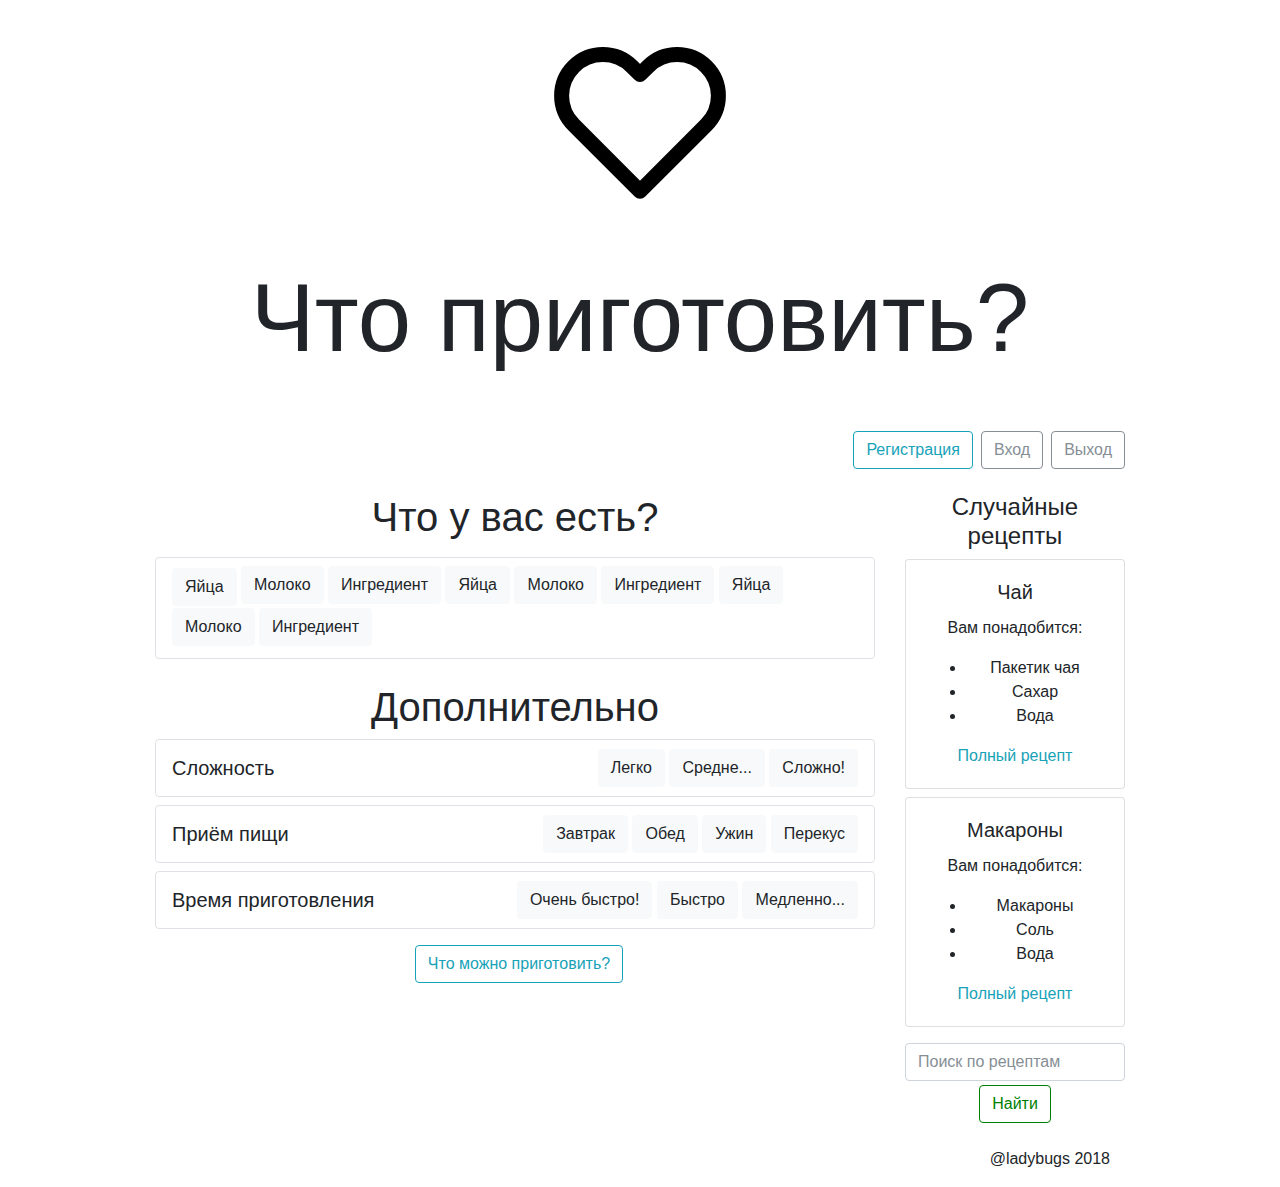
==== index.html @ 715b308e "minor edits to index.html" ====
<!DOCTYPE html>
<html>

<head>
    <meta charset="utf-8">
    <meta http-equiv="x-ua-compatible" content="ie=edge">
    <meta name="viewport" content="width=device-width, initial-scale=1.0" />

    <link rel="stylesheet" href="./css/styles.css">
    <link rel="stylesheet" href="./css/home-styles.css">
    <title>Что приготовить?</title>
</head>


<body>
    <!-- Logo and page header -->
    <header class="text-center">
        <img class="logo-image" src="./assets/heart.svg" alt="sohungry">
        <h1 class="display-1">Что приготовить?</h1>
    </header>

    <div class="container-fluid">
        <nav class="navbar navbar-expand-lg p-0">
            <button class="navbar-toggler" type="button" data-toggle="collapse" data-target="#navbar-content">
                <img src="./assets/menu.svg" alt="Меню">
            </button>
            <div class="collapse navbar-collapse" id="navbar-content">
                <div class="navbar-nav ml-auto">
                    <a class="btn btn-outline-primary ml-0 ml-lg-2 mt-1 mt-lg-0" href="./register.html" role="button">
                        Регистрация
                    </a>
                    <a class="btn btn-outline-secondary ml-0 ml-lg-2 mt-1 mt-lg-0" href="./signin.html" role="button">
                        Вход
                    </a>

                    <!-- Выход - только если пользователь авторизован -->
                    <a class="btn btn-outline-secondary ml-0 ml-lg-2 mt-1 mt-lg-0" href="./signin.html" role="button">
                        Выход
                    </a>
                </div>
                <!-- /navbar -->
            </div>
            <!-- /collapse -->
        </nav>
    </div>
    <!-- /container-fluid -->

    <div class="container-fluid mt-4">
        <div class="row">
            <div class="col-md-9">
                <h2 class="display-4">
                    Что у вас есть?
                </h2>
                <!-- Ингредиенты -->
                <div class="row">
                    <form action="#" method="post">
                        <div class="col d-flex justify-content-center">
                            <div class="border rounded mt-2 mb-4 pt-2 pb-2 pr-3 pl-3">
                                <div class="btn-group-toggle" data-toggle="buttons">
                                    <label for="eggs" class="btn btn-light ">
                                        Яйца
                                        <input type="checkbox" name="eggs">
                                    </label>
                                    <label for="milk" class="btn btn-light btn-ingredient mb-1">
                                        Молоко
                                        <input type="checkbox" name="milk">
                                    </label>
                                    <label for="ingredient" class="btn btn-light btn-ingredient mb-1">
                                        Ингредиент
                                        <input type="checkbox" name="ingredient">
                                    </label>
                                    <label for="eggs" class="btn btn-light btn-ingredient mb-1">
                                            Яйца
                                            <input type="checkbox" name="eggs">
                                        </label>
                                    <label for="milk" class="btn btn-light btn-ingredient mb-1">
                                            Молоко
                                            <input type="checkbox" name="milk">
                                        </label>
                                    <label for="ingredient" class="btn btn-light btn-ingredient mb-1">
                                            Ингредиент
                                            <input type="checkbox" name="ingredient">
                                        </label>
                                    <label for="eggs" class="btn btn-light btn-ingredient mb-1">
                                                Яйца
                                                <input type="checkbox" name="eggs">
                                            </label>
                                    <label for="milk" class="btn btn-light btn-ingredient mb-1">
                                                Молоко
                                                <input type="checkbox" name="milk">
                                            </label>
                                    <label for="ingredient" class="btn btn-light btn-ingredient mb-1">
                                                Ингредиент
                                                <input type="checkbox" name="ingredient">
                                            </label>
                                </div>
                                <!-- /btn-group -->
                            </div>
                            <!-- /border -->
                        </div>
                        <!-- /col -->
                </div>
                <!-- дополнительные фильтры -->
                <h2 class="display-4 mb-2">Дополнительно</h2>
                <div class="border rounded">
                    <div class="navbar justify-content-between">
                        <a class="navbar-brand">Сложность</a>
                        <div class="btn-group-toggle" data-toggle="buttons">
                            <label for="easy" class="btn btn-light btn-ingredient mt-0">
                                    Легко <input type="checkbox" name="easy">
                                </label>
                            <label for="meddif" class="btn btn-light btn-ingredient mt-0">
                                    Средне... <input type="checkbox" name="meddif">
                                </label>
                            <label for="difficult" class="btn btn-light btn-ingredient mt-0">
                                    Сложно! <input type="checkbox" name="difficult">
                                </label>
                        </div>
                        <!-- /btn-group -->
                    </div>
                    <!-- /navbar -->
                </div>
                <!-- /border -->
                <div class="border rounded mt-2">
                    <div class="navbar justify-content-between">
                        <a class="navbar-brand">Приём пищи</a>
                        <div class="btn-group-toggle" data-toggle="buttons">
                            <label for="breakfast" class="btn btn-light btn-ingredient mt-0">
                                        Завтрак <input type="checkbox" name="breakfast">
                                    </label>
                            <label for="dinner" class="btn btn-light btn-ingredient mt-0">
                                        Обед <input type="checkbox" name="dinner">
                                    </label>
                            <label for="supper" class="btn btn-light btn-ingredient mt-0">
                                        Ужин <input type="checkbox" name="supper">
                                    </label>
                            <label for="snack" class="btn btn-light btn-ingredient mt-0">
                                        Перекус <input type="checkbox" name="snack">
                                    </label>
                        </div>
                        <!-- /btn-group -->
                    </div>
                    <!-- /navbar -->
                </div>
                <!-- /border -->
                <div class="border rounded mt-2">
                    <div class="navbar justify-content-between">
                        <a class="navbar-brand">Время приготовления</a>
                        <div class="btn-group-toggle" data-toggle="buttons">
                            <label for="vvfast" class="btn btn-light btn-ingredient mt-0">
                                    Очень быстро! <input type="checkbox" name="vvfast">
                                </label>
                            <label for="fast" class="btn btn-light btn-ingredient mt-0">
                                    Быстро <input type="checkbox" name="fast">
                                </label>
                            <label for="slow" class="btn btn-light btn-ingredient mt-0">
                                    Медленно... <input type="checkbox" name="slow">
                                </label>
                        </div>
                        <!-- /btn-group -->
                    </div>
                    <!-- /navbar -->
                </div>
                <!-- /border -->
                <div class="d-flex justify-content-center mt-2">
                    <input class="button btn btn-outline-primary ml-0 ml-lg-2 mt-1 mt-lg-2" type="submit" value="Что можно приготовить?">
                </div>
            </div>
            <!-- /col -->
            <!-- Навигация и доп. ссылки -->
            <div class="col-12 col-md-3 mt-4 mt-md-0">
                <h4 class="text-center">Случайные рецепты</h4>
                <div class="row">
                    <div class="col col-md-12">
                        <div class="card mb-2 mb-md-0">
                            <div class="card-body text-center">
                                <h5 class="card-title">Чай</h5>
                                <p>Вам понадобится:</p>
                                <p class="card-text">
                                    <ul>
                                        <li>Пакетик чая</li>
                                        <li>Сахар</li>
                                        <li>Вода</li>
                                    </ul>
                                </p>
                                <a href="#" class="card-link">Полный рецепт</a>
                            </div>
                            <!-- /card-body -->
                        </div>
                        <!-- /card -->
                    </div>
                    <!-- /col -->
                    <div class="col col-md-12">
                        <div class="card mt-md-2 mb-md-3">
                            <div class="card-body text-center">
                                <h5 class="card-title">Макароны</h5>
                                <p>Вам понадобится:</p>
                                <p class="card-text">
                                    <ul>
                                        <li>Макароны</li>
                                        <li>Соль</li>
                                        <li>Вода</li>
                                    </ul>
                                </p>
                                <a href="#" class="card-link">Полный рецепт</a>
                            </div>
                            <!-- /card-body -->
                        </div>
                        <!-- /card -->
                    </div>
                    <!-- /col -->
                    <div class="col-12 col-md">
                        <form class="form mt-3 d-flex flex-column align-items-stretch">
                            <input class="form-control mr-2 mr-md-0" type="search" placeholder="Поиск по рецептам">
                            <button class="btn btn-outline-success mt-1 mx-auto d-block" type="submit">Найти</button>
                        </form>
                    </div>
                    <!-- /col -->
                </div>
                <!-- /row -->

            </div>
            <!-- /Навигация и доп. ссылки -->
        </div>
        <!-- /container -->

        <!-- Footer -->
        <footer class="container-fluid mt-4">
            <p class="text-right">@ladybugs 2018</p>
        </footer>

        <!-- Скрипты -->
        <script src="./js/jquery.min.js"></script>
        <script src="./js/popper.min.js"></script>
        <script src="./js/bootstrap.min.js"></script>
</body>

</html>
---- css/home-styles.css ----
.display-1 {
    text-align: center;
    padding: 0.5em;
}

body {
    margin: 0 auto;
    max-width: 1000px;
}

.logo-image {
    height: 20vmin;
    margin: 2em 0 0;
}

.logo-container {
    padding: 2em 0 0;
}

.display-4 {
    font-size: 40px;
    text-align: center;
}
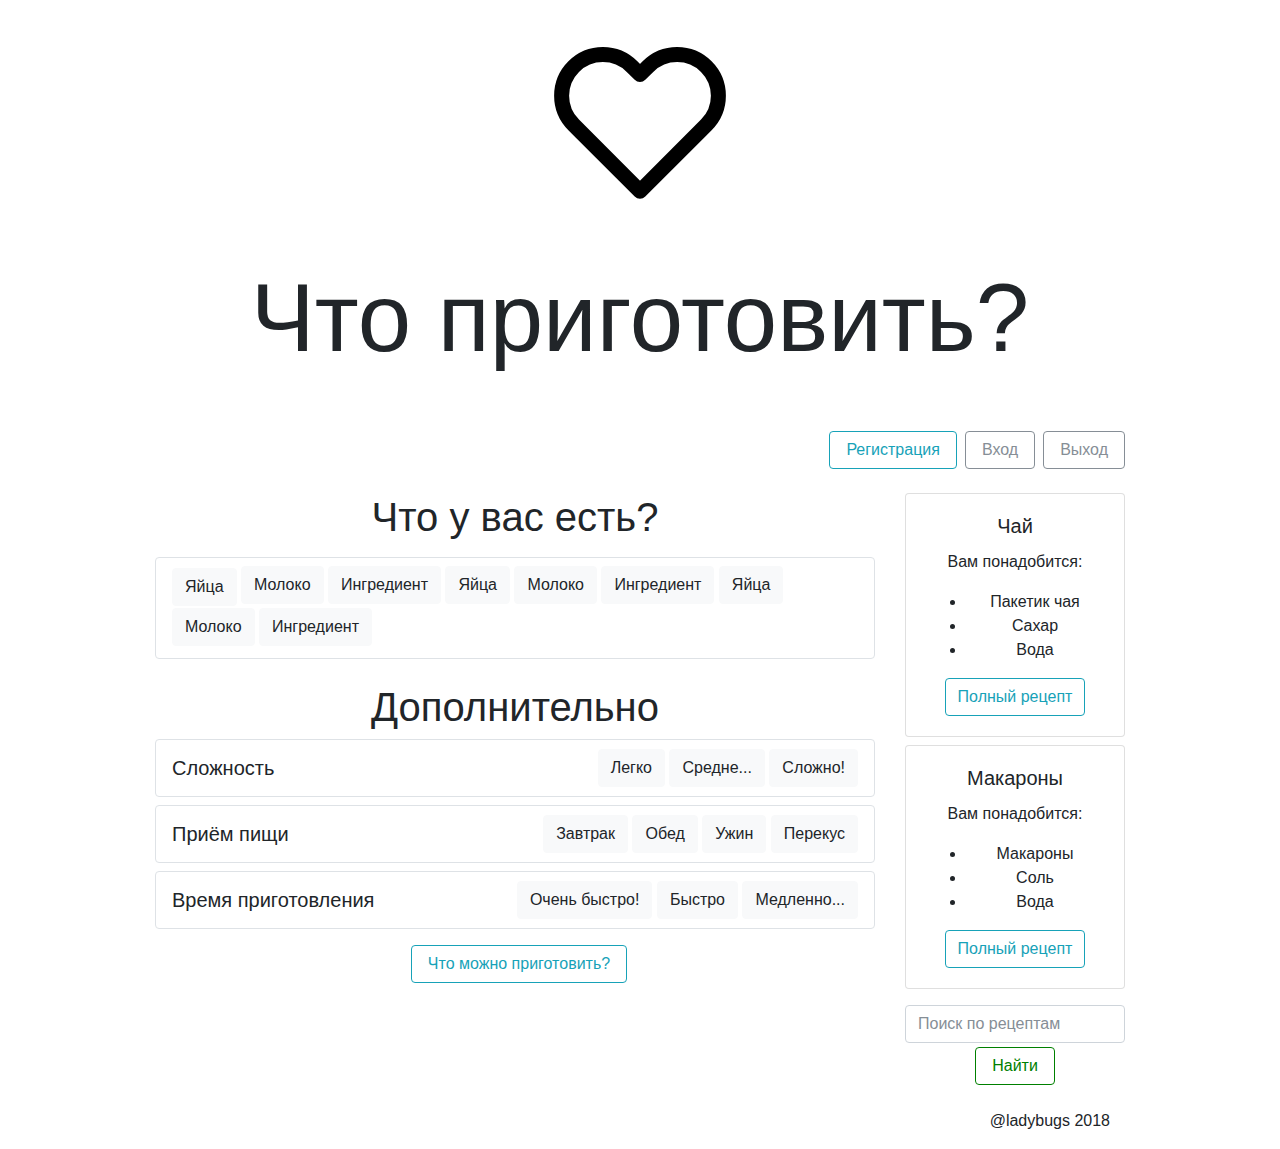
==== commit 1337fc24: "нужно больше кнопок" ====
--- a/index.html
+++ b/index.html
@@ -26,15 +26,15 @@
             </button>
             <div class="collapse navbar-collapse" id="navbar-content">
                 <div class="navbar-nav ml-auto">
-                    <a class="btn btn-outline-primary ml-0 ml-lg-2 mt-1 mt-lg-0" href="./register.html" role="button">
+                    <a class="btn btn-outline-primary ml-0 ml-lg-2 mt-1 mt-lg-0 pl-3 pr-3" href="./register.html" role="button">
                         Регистрация
                     </a>
-                    <a class="btn btn-outline-secondary ml-0 ml-lg-2 mt-1 mt-lg-0" href="./signin.html" role="button">
+                    <a class="btn btn-outline-secondary ml-0 ml-lg-2 mt-1 mt-lg-0 pl-3 pr-3" href="./signin.html" role="button">
                         Вход
                     </a>
 
                     <!-- Выход - только если пользователь авторизован -->
-                    <a class="btn btn-outline-secondary ml-0 ml-lg-2 mt-1 mt-lg-0" href="./signin.html" role="button">
+                    <a class="btn btn-outline-secondary ml-0 ml-lg-2 mt-1 mt-lg-0 pl-3 pr-3" href="./signin.html" role="button">
                         Выход
                     </a>
                 </div>
@@ -163,13 +163,12 @@
                 </div>
                 <!-- /border -->
                 <div class="d-flex justify-content-center mt-2">
-                    <input class="button btn btn-outline-primary ml-0 ml-lg-2 mt-1 mt-lg-2" type="submit" value="Что можно приготовить?">
+                    <input class="button btn btn-outline-primary ml-0 ml-lg-2 mt-1 mt-lg-2 pl-3 pr-3" type="submit" value="Что можно приготовить?">
                 </div>
             </div>
             <!-- /col -->
             <!-- Навигация и доп. ссылки -->
             <div class="col-12 col-md-3 mt-4 mt-md-0">
-                <h4 class="text-center">Случайные рецепты</h4>
                 <div class="row">
                     <div class="col col-md-12">
                         <div class="card mb-2 mb-md-0">
@@ -183,7 +182,9 @@
                                         <li>Вода</li>
                                     </ul>
                                 </p>
-                                <a href="#" class="card-link">Полный рецепт</a>
+                                <a class="btn btn-outline-primary" href="#" role="button">
+                                    Полный рецепт
+                                </a>
                             </div>
                             <!-- /card-body -->
                         </div>
@@ -202,7 +203,9 @@
                                         <li>Вода</li>
                                     </ul>
                                 </p>
-                                <a href="#" class="card-link">Полный рецепт</a>
+                                <a class="btn btn-outline-primary" href="#" role="button">
+                                    Полный рецепт
+                                </a>
                             </div>
                             <!-- /card-body -->
                         </div>
@@ -212,7 +215,7 @@
                     <div class="col-12 col-md">
                         <form class="form mt-3 d-flex flex-column align-items-stretch">
                             <input class="form-control mr-2 mr-md-0" type="search" placeholder="Поиск по рецептам">
-                            <button class="btn btn-outline-success mt-1 mx-auto d-block" type="submit">Найти</button>
+                            <button class="btn btn-outline-success mt-1 pl-3 pr-3 mx-auto d-block" type="submit">Найти</button>
                         </form>
                     </div>
                     <!-- /col -->
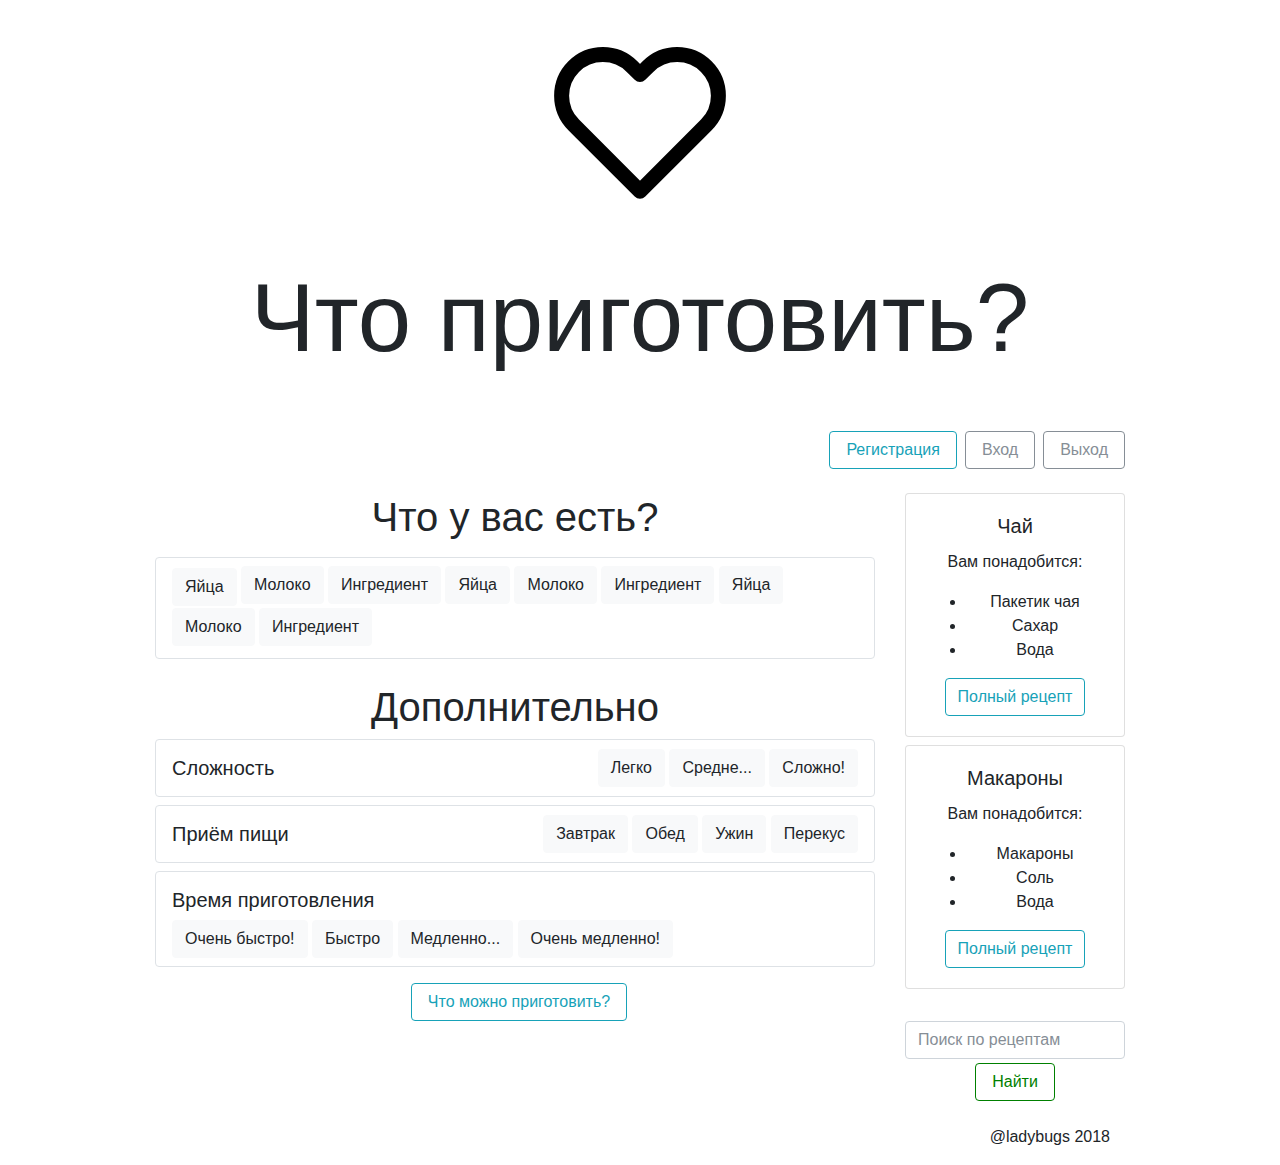
==== commit 8df0e55f: "комментарии" ====
--- a/index.html
+++ b/index.html
@@ -19,6 +19,7 @@
         <h1 class="display-1">Что приготовить?</h1>
     </header>
 
+    <!-- Навигационная панель -->
     <div class="container-fluid">
         <nav class="navbar navbar-expand-lg p-0">
             <button class="navbar-toggler" type="button" data-toggle="collapse" data-target="#navbar-content">
@@ -26,6 +27,8 @@
             </button>
             <div class="collapse navbar-collapse" id="navbar-content">
                 <div class="navbar-nav ml-auto">
+
+                    <!-- Регистрация и вход - пользователь не авторизован -->
                     <a class="btn btn-outline-primary ml-0 ml-lg-2 mt-1 mt-lg-0 pl-3 pr-3" href="./register.html" role="button">
                         Регистрация
                     </a>
@@ -37,70 +40,76 @@
                     <a class="btn btn-outline-secondary ml-0 ml-lg-2 mt-1 mt-lg-0 pl-3 pr-3" href="./signin.html" role="button">
                         Выход
                     </a>
-                </div>
-                <!-- /navbar -->
+
+                </div>
+                <!-- /navbar-nav -->
             </div>
             <!-- /collapse -->
         </nav>
     </div>
     <!-- /container-fluid -->
 
+    <!-- Основной контент страницы -->
     <div class="container-fluid mt-4">
         <div class="row">
+            <!-- Фильтры поиска -->
             <div class="col-md-9">
                 <h2 class="display-4">
                     Что у вас есть?
                 </h2>
-                <!-- Ингредиенты -->
                 <div class="row">
-                    <form action="#" method="post">
-                        <div class="col d-flex justify-content-center">
-                            <div class="border rounded mt-2 mb-4 pt-2 pb-2 pr-3 pl-3">
-                                <div class="btn-group-toggle" data-toggle="buttons">
-                                    <label for="eggs" class="btn btn-light ">
+                    <div class="col d-flex justify-content-center">
+                        <form action="#" method="post">
+                        <!-- Форма поиска по ингредиентам и прочие фильтры -->
+                        
+                        <!-- Ингредиенты -->
+                        <div class="border rounded mt-2 mb-4 pt-2 pb-2 pr-3 pl-3">
+                            <div class="btn-group-toggle" data-toggle="buttons">
+                                <label for="eggs" class="btn btn-light ">
+                                    Яйца
+                                    <input type="checkbox" name="eggs">
+                                </label>
+                                <label for="milk" class="btn btn-light btn-ingredient mb-1">
+                                    Молоко
+                                    <input type="checkbox" name="milk">
+                                </label>
+                                <label for="ingredient" class="btn btn-light btn-ingredient mb-1">
+                                    Ингредиент
+                                    <input type="checkbox" name="ingredient">
+                                </label>
+                                <label for="eggs" class="btn btn-light btn-ingredient mb-1">
                                         Яйца
                                         <input type="checkbox" name="eggs">
                                     </label>
-                                    <label for="milk" class="btn btn-light btn-ingredient mb-1">
+                                <label for="milk" class="btn btn-light btn-ingredient mb-1">
                                         Молоко
                                         <input type="checkbox" name="milk">
                                     </label>
-                                    <label for="ingredient" class="btn btn-light btn-ingredient mb-1">
+                                <label for="ingredient" class="btn btn-light btn-ingredient mb-1">
                                         Ингредиент
                                         <input type="checkbox" name="ingredient">
                                     </label>
-                                    <label for="eggs" class="btn btn-light btn-ingredient mb-1">
+                                <label for="eggs" class="btn btn-light btn-ingredient mb-1">
                                             Яйца
                                             <input type="checkbox" name="eggs">
                                         </label>
-                                    <label for="milk" class="btn btn-light btn-ingredient mb-1">
+                                <label for="milk" class="btn btn-light btn-ingredient mb-1">
                                             Молоко
                                             <input type="checkbox" name="milk">
                                         </label>
-                                    <label for="ingredient" class="btn btn-light btn-ingredient mb-1">
+                                <label for="ingredient" class="btn btn-light btn-ingredient mb-1">
                                             Ингредиент
                                             <input type="checkbox" name="ingredient">
                                         </label>
-                                    <label for="eggs" class="btn btn-light btn-ingredient mb-1">
-                                                Яйца
-                                                <input type="checkbox" name="eggs">
-                                            </label>
-                                    <label for="milk" class="btn btn-light btn-ingredient mb-1">
-                                                Молоко
-                                                <input type="checkbox" name="milk">
-                                            </label>
-                                    <label for="ingredient" class="btn btn-light btn-ingredient mb-1">
-                                                Ингредиент
-                                                <input type="checkbox" name="ingredient">
-                                            </label>
-                                </div>
-                                <!-- /btn-group -->
                             </div>
-                            <!-- /border -->
-                        </div>
-                        <!-- /col -->
-                </div>
-                <!-- дополнительные фильтры -->
+                            <!-- /btn-group -->
+                        </div>
+                        <!-- /border -->
+                    </div>
+                    <!-- /col -->
+                </div>
+
+                <!-- Дополнительные фильтры -->
                 <h2 class="display-4 mb-2">Дополнительно</h2>
                 <div class="border rounded">
                     <div class="navbar justify-content-between">
@@ -156,6 +165,9 @@
                             <label for="slow" class="btn btn-light btn-ingredient mt-0">
                                     Медленно... <input type="checkbox" name="slow">
                                 </label>
+                            <label for="vvslow" class="btn btn-light btn-ingredient mt-0">
+                                    Очень медленно! <input type="checkbox" name="vvslow">
+                                </label>
                         </div>
                         <!-- /btn-group -->
                     </div>
@@ -165,12 +177,17 @@
                 <div class="d-flex justify-content-center mt-2">
                     <input class="button btn btn-outline-primary ml-0 ml-lg-2 mt-1 mt-lg-2 pl-3 pr-3" type="submit" value="Что можно приготовить?">
                 </div>
+            </form>
             </div>
             <!-- /col -->
+
+
             <!-- Навигация и доп. ссылки -->
             <div class="col-12 col-md-3 mt-4 mt-md-0">
                 <div class="row">
                     <div class="col col-md-12">
+
+                        <!-- Случайные рецепты -->
                         <div class="card mb-2 mb-md-0">
                             <div class="card-body text-center">
                                 <h5 class="card-title">Чай</h5>
@@ -210,6 +227,7 @@
                             <!-- /card-body -->
                         </div>
                         <!-- /card -->
+
                     </div>
                     <!-- /col -->
                     <div class="col-12 col-md">
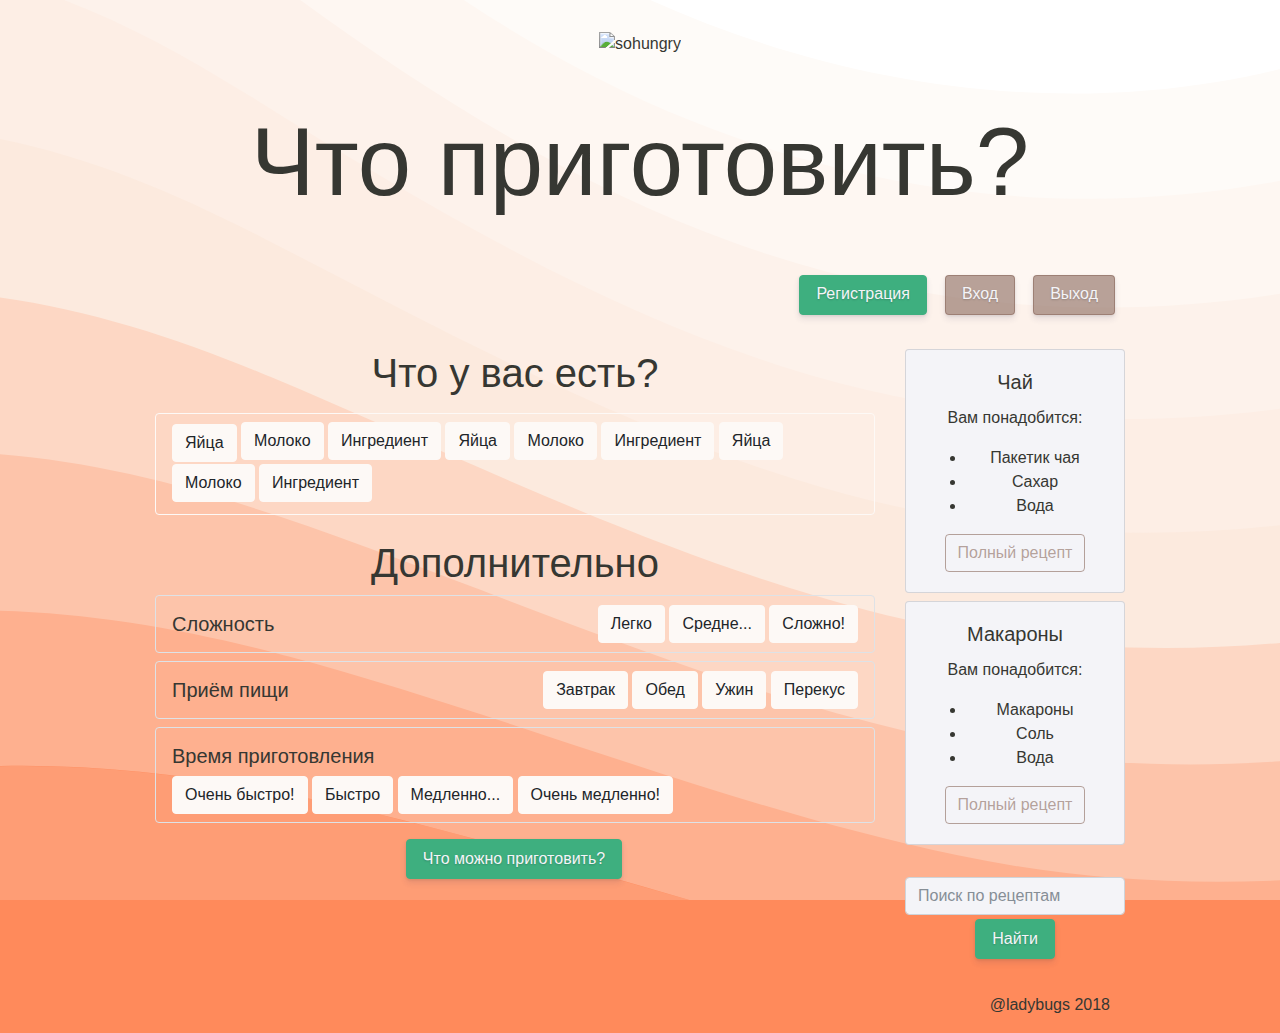
==== commit c1297824: "fancy" ====
--- a/index.html
+++ b/index.html
@@ -29,15 +29,15 @@
                 <div class="navbar-nav ml-auto">
 
                     <!-- Регистрация и вход - пользователь не авторизован -->
-                    <a class="btn btn-outline-primary ml-0 ml-lg-2 mt-1 mt-lg-0 pl-3 pr-3" href="./register.html" role="button">
+                    <a class="button btn btn-primary ml-0 ml-lg-2 mt-1 mt-lg-0 pl-3 pr-3" href="./register.html" role="button">
                         Регистрация
                     </a>
-                    <a class="btn btn-outline-secondary ml-0 ml-lg-2 mt-1 mt-lg-0 pl-3 pr-3" href="./signin.html" role="button">
+                    <a class="button btn btn-secondary ml-0 ml-lg-2 mt-1 mt-lg-0 pl-3 pr-3" href="./signin.html" role="button">
                         Вход
                     </a>
 
                     <!-- Выход - только если пользователь авторизован -->
-                    <a class="btn btn-outline-secondary ml-0 ml-lg-2 mt-1 mt-lg-0 pl-3 pr-3" href="./signin.html" role="button">
+                    <a class="button btn btn-secondary ml-0 ml-lg-2 mt-1 mt-lg-0 pl-3 pr-3" href="./signin.html" role="button">
                         Выход
                     </a>
 
@@ -60,51 +60,52 @@
                 <div class="row">
                     <div class="col d-flex justify-content-center">
                         <form action="#" method="post">
-                        <!-- Форма поиска по ингредиентам и прочие фильтры -->
-                        
-                        <!-- Ингредиенты -->
-                        <div class="border rounded mt-2 mb-4 pt-2 pb-2 pr-3 pl-3">
-                            <div class="btn-group-toggle" data-toggle="buttons">
-                                <label for="eggs" class="btn btn-light ">
+                            <!-- Форма поиска по ингредиентам и прочие фильтры -->
+
+                            <div class="border rounded border-light mt-2 mb-4 pt-2 pb-2 pr-3 pl-3">
+                                <div class="btn-group-toggle" data-toggle="buttons">
+
+                                    <!-- Ингредиенты -->
+                                    <label for="eggs" class="btn btn-light">
                                     Яйца
                                     <input type="checkbox" name="eggs">
                                 </label>
-                                <label for="milk" class="btn btn-light btn-ingredient mb-1">
+                                    <label for="milk" class="btn btn-light btn-ingredient mb-1">
                                     Молоко
                                     <input type="checkbox" name="milk">
                                 </label>
-                                <label for="ingredient" class="btn btn-light btn-ingredient mb-1">
+                                    <label for="ingredient" class="btn btn-light btn-ingredient mb-1">
                                     Ингредиент
                                     <input type="checkbox" name="ingredient">
                                 </label>
-                                <label for="eggs" class="btn btn-light btn-ingredient mb-1">
+                                    <label for="eggs" class="btn btn-light btn-ingredient mb-1">
                                         Яйца
                                         <input type="checkbox" name="eggs">
                                     </label>
-                                <label for="milk" class="btn btn-light btn-ingredient mb-1">
+                                    <label for="milk" class="btn btn-light btn-ingredient mb-1">
                                         Молоко
                                         <input type="checkbox" name="milk">
                                     </label>
-                                <label for="ingredient" class="btn btn-light btn-ingredient mb-1">
+                                    <label for="ingredient" class="btn btn-light btn-ingredient mb-1">
                                         Ингредиент
                                         <input type="checkbox" name="ingredient">
                                     </label>
-                                <label for="eggs" class="btn btn-light btn-ingredient mb-1">
+                                    <label for="eggs" class="btn btn-light btn-ingredient mb-1">
                                             Яйца
                                             <input type="checkbox" name="eggs">
                                         </label>
-                                <label for="milk" class="btn btn-light btn-ingredient mb-1">
+                                    <label for="milk" class="btn btn-light btn-ingredient mb-1">
                                             Молоко
                                             <input type="checkbox" name="milk">
                                         </label>
-                                <label for="ingredient" class="btn btn-light btn-ingredient mb-1">
+                                    <label for="ingredient" class="btn btn-light btn-ingredient mb-1">
                                             Ингредиент
                                             <input type="checkbox" name="ingredient">
                                         </label>
+                                </div>
+                                <!-- /btn-group -->
                             </div>
-                            <!-- /btn-group -->
-                        </div>
-                        <!-- /border -->
+                            <!-- /border -->
                     </div>
                     <!-- /col -->
                 </div>
@@ -175,9 +176,9 @@
                 </div>
                 <!-- /border -->
                 <div class="d-flex justify-content-center mt-2">
-                    <input class="button btn btn-outline-primary ml-0 ml-lg-2 mt-1 mt-lg-2 pl-3 pr-3" type="submit" value="Что можно приготовить?">
-                </div>
-            </form>
+                    <input class="button btn btn-primary ml-0 ml-lg-2 mt-1 mt-lg-2 pl-3 pr-3" type="submit" value="Что можно приготовить?">
+                </div>
+                </form>
             </div>
             <!-- /col -->
 
@@ -199,7 +200,7 @@
                                         <li>Вода</li>
                                     </ul>
                                 </p>
-                                <a class="btn btn-outline-primary" href="#" role="button">
+                                <a class="btn btn-outline-secondary" href="#" role="button">
                                     Полный рецепт
                                 </a>
                             </div>
@@ -220,7 +221,7 @@
                                         <li>Вода</li>
                                     </ul>
                                 </p>
-                                <a class="btn btn-outline-primary" href="#" role="button">
+                                <a class="btn btn-outline-secondary" href="#" role="button">
                                     Полный рецепт
                                 </a>
                             </div>
@@ -233,7 +234,7 @@
                     <div class="col-12 col-md">
                         <form class="form mt-3 d-flex flex-column align-items-stretch">
                             <input class="form-control mr-2 mr-md-0" type="search" placeholder="Поиск по рецептам">
-                            <button class="btn btn-outline-success mt-1 pl-3 pr-3 mx-auto d-block" type="submit">Найти</button>
+                            <button class="button btn btn-primary mt-1 pl-3 pr-3 mx-auto d-block" type="submit">Найти</button>
                         </form>
                     </div>
                     <!-- /col -->
--- a/css/home-styles.css
+++ b/css/home-styles.css
@@ -6,6 +6,34 @@
 body {
     margin: 0 auto;
     max-width: 1000px;
+
+    background-color: #ff8a5b;
+    background-image: url("data:image/svg+xml,%3Csvg xmlns='http://www.w3.org/2000/svg' width='100%25' height='100%25' viewBox='0 0 1600 800'%3E%3Cg %3E%3Cpath fill='%23fe9d75' d='M486%2C705.8c-109.3-21.8-223.4-32.2-335.3-19.4C99.5%2C692.1%2C49%2C703%2C0%2C719.8V800h843.8c-115.9-33.2-230.8-68.1-347.6-92.2C492.8%2C707.1%2C489.4%2C706.5%2C486%2C705.8z'/%3E%3Cpath fill='%23feb08f' d='M1600%2C0H0v719.8c49-16.8%2C99.5-27.8%2C150.7-33.5c111.9-12.7%2C226-2.4%2C335.3%2C19.4c3.4%2C0.7%2C6.8%2C1.4%2C10.2%2C2c116.8%2C24%2C231.7%2C59%2C347.6%2C92.2H1600V0z'/%3E%3Cpath fill='%23fdc4aa' d='M478.4%2C581c3.2%2C0.8%2C6.4%2C1.7%2C9.5%2C2.5c196.2%2C52.5%2C388.7%2C133.5%2C593.5%2C176.6c174.2%2C36.6%2C349.5%2C29.2%2C518.6-10.2V0H0v574.9c52.3-17.6%2C106.5-27.7%2C161.1-30.9C268.4%2C537.4%2C375.7%2C554.2%2C478.4%2C581z'/%3E%3Cpath fill='%23fdd7c4' d='M0%2C0v429.4c55.6-18.4%2C113.5-27.3%2C171.4-27.7c102.8-0.8%2C203.2%2C22.7%2C299.3%2C54.5c3%2C1%2C5.9%2C2%2C8.9%2C3c183.6%2C62%2C365.7%2C146.1%2C562.4%2C192.1c186.7%2C43.7%2C376.3%2C34.4%2C557.9-12.6V0H0z'/%3E%3Cpath fill='%23fceade' d='M181.8%2C259.4c98.2%2C6%2C191.9%2C35.2%2C281.3%2C72.1c2.8%2C1.1%2C5.5%2C2.3%2C8.3%2C3.4c171%2C71.6%2C342.7%2C158.5%2C531.3%2C207.7c198.8%2C51.8%2C403.4%2C40.8%2C597.3-14.8V0H0v283.2C59%2C263.6%2C120.6%2C255.7%2C181.8%2C259.4z'/%3E%3Cpath fill='%23fdeee5' d='M1600%2C0H0v136.3c62.3-20.9%2C127.7-27.5%2C192.2-19.2c93.6%2C12.1%2C180.5%2C47.7%2C263.3%2C89.6c2.6%2C1.3%2C5.1%2C2.6%2C7.7%2C3.9c158.4%2C81.1%2C319.7%2C170.9%2C500.3%2C223.2c210.5%2C61%2C430.8%2C49%2C636.6-16.6V0z'/%3E%3Cpath fill='%23fdf2eb' d='M454.9%2C86.3C600.7%2C177%2C751.6%2C269.3%2C924.1%2C325c208.6%2C67.4%2C431.3%2C60.8%2C637.9-5.3c12.8-4.1%2C25.4-8.4%2C38.1-12.9V0H288.1c56%2C21.3%2C108.7%2C50.6%2C159.7%2C82C450.2%2C83.4%2C452.5%2C84.9%2C454.9%2C86.3z'/%3E%3Cpath fill='%23fef7f2' d='M1600%2C0H498c118.1%2C85.8%2C243.5%2C164.5%2C386.8%2C216.2c191.8%2C69.2%2C400%2C74.7%2C595%2C21.1c40.8-11.2%2C81.1-25.2%2C120.3-41.7V0z'/%3E%3Cpath fill='%23fefbf8' d='M1397.5%2C154.8c47.2-10.6%2C93.6-25.3%2C138.6-43.8c21.7-8.9%2C43-18.8%2C63.9-29.5V0H643.4c62.9%2C41.7%2C129.7%2C78.2%2C202.1%2C107.4C1020.4%2C178.1%2C1214.2%2C196.1%2C1397.5%2C154.8z'/%3E%3Cpath fill='%23ffffff' d='M1315.3%2C72.4c75.3-12.6%2C148.9-37.1%2C216.8-72.4h-723C966.8%2C71%2C1144.7%2C101%2C1315.3%2C72.4z'/%3E%3C/g%3E%3C/svg%3E");
+    background-attachment: fixed;
+    background-size: cover;
+    background-position: center;
+    color: #363732;
+}
+
+.bodddy {
+
+    background-color: #5bc3eb;
+    background-image: url("data:image/svg+xml,%3Csvg xmlns='http://www.w3.org/2000/svg' width='100%25' height='100%25' viewBox='0 0 1600 800'%3E%3Cg %3E%3Cpath fill='%237ccdef' d='M486%2C705.8c-109.3-21.8-223.4-32.2-335.3-19.4C99.5%2C692.1%2C49%2C703%2C0%2C719.8V800h843.8c-115.9-33.2-230.8-68.1-347.6-92.2C492.8%2C707.1%2C489.4%2C706.5%2C486%2C705.8z'/%3E%3Cpath fill='%239cd8f3' d='M1600%2C0H0v719.8c49-16.8%2C99.5-27.8%2C150.7-33.5c111.9-12.7%2C226-2.4%2C335.3%2C19.4c3.4%2C0.7%2C6.8%2C1.4%2C10.2%2C2c116.8%2C24%2C231.7%2C59%2C347.6%2C92.2H1600V0z'/%3E%3Cpath fill='%23bde2f7' d='M478.4%2C581c3.2%2C0.8%2C6.4%2C1.7%2C9.5%2C2.5c196.2%2C52.5%2C388.7%2C133.5%2C593.5%2C176.6c174.2%2C36.6%2C349.5%2C29.2%2C518.6-10.2V0H0v574.9c52.3-17.6%2C106.5-27.7%2C161.1-30.9C268.4%2C537.4%2C375.7%2C554.2%2C478.4%2C581z'/%3E%3Cpath fill='%23ddedfb' d='M0%2C0v429.4c55.6-18.4%2C113.5-27.3%2C171.4-27.7c102.8-0.8%2C203.2%2C22.7%2C299.3%2C54.5c3%2C1%2C5.9%2C2%2C8.9%2C3c183.6%2C62%2C365.7%2C146.1%2C562.4%2C192.1c186.7%2C43.7%2C376.3%2C34.4%2C557.9-12.6V0H0z'/%3E%3Cpath fill='%23fef7ff' d='M181.8%2C259.4c98.2%2C6%2C191.9%2C35.2%2C281.3%2C72.1c2.8%2C1.1%2C5.5%2C2.3%2C8.3%2C3.4c171%2C71.6%2C342.7%2C158.5%2C531.3%2C207.7c198.8%2C51.8%2C403.4%2C40.8%2C597.3-14.8V0H0v283.2C59%2C263.6%2C120.6%2C255.7%2C181.8%2C259.4z'/%3E%3Cpath fill='%23fbdadb' d='M1600%2C0H0v136.3c62.3-20.9%2C127.7-27.5%2C192.2-19.2c93.6%2C12.1%2C180.5%2C47.7%2C263.3%2C89.6c2.6%2C1.3%2C5.1%2C2.6%2C7.7%2C3.9c158.4%2C81.1%2C319.7%2C170.9%2C500.3%2C223.2c210.5%2C61%2C430.8%2C49%2C636.6-16.6V0z'/%3E%3Cpath fill='%23f8bcb6' d='M454.9%2C86.3C600.7%2C177%2C751.6%2C269.3%2C924.1%2C325c208.6%2C67.4%2C431.3%2C60.8%2C637.9-5.3c12.8-4.1%2C25.4-8.4%2C38.1-12.9V0H288.1c56%2C21.3%2C108.7%2C50.6%2C159.7%2C82C450.2%2C83.4%2C452.5%2C84.9%2C454.9%2C86.3z'/%3E%3Cpath fill='%23f69f92' d='M1600%2C0H498c118.1%2C85.8%2C243.5%2C164.5%2C386.8%2C216.2c191.8%2C69.2%2C400%2C74.7%2C595%2C21.1c40.8-11.2%2C81.1-25.2%2C120.3-41.7V0z'/%3E%3Cpath fill='%23f3816d' d='M1397.5%2C154.8c47.2-10.6%2C93.6-25.3%2C138.6-43.8c21.7-8.9%2C43-18.8%2C63.9-29.5V0H643.4c62.9%2C41.7%2C129.7%2C78.2%2C202.1%2C107.4C1020.4%2C178.1%2C1214.2%2C196.1%2C1397.5%2C154.8z'/%3E%3Cpath fill='%23f06449' d='M1315.3%2C72.4c75.3-12.6%2C148.9-37.1%2C216.8-72.4h-723C966.8%2C71%2C1144.7%2C101%2C1315.3%2C72.4z'/%3E%3C/g%3E%3C/svg%3E");
+    background-attachment: fixed;
+    background-size: cover;
+    background-position: center;
+    color: white;
+
+    background-color: #fff07c;
+    background-image: url("data:image/svg+xml,%3Csvg xmlns='http://www.w3.org/2000/svg' width='100%25' height='100%25' viewBox='0 0 100 60'%3E%3Cg %3E%3Crect fill='%23fff07c' width='11' height='11'/%3E%3Crect fill='%23fff17b' x='10' width='11' height='11'/%3E%3Crect fill='%23fef27b' y='10' width='11' height='11'/%3E%3Crect fill='%23fef47a' x='20' width='11' height='11'/%3E%3Crect fill='%23fdf579' x='10' y='10' width='11' height='11'/%3E%3Crect fill='%23fdf678' y='20' width='11' height='11'/%3E%3Crect fill='%23fcf778' x='30' width='11' height='11'/%3E%3Crect fill='%23fcf877' x='20' y='10' width='11' height='11'/%3E%3Crect fill='%23fbf976' x='10' y='20' width='11' height='11'/%3E%3Crect fill='%23fbfa76' y='30' width='11' height='11'/%3E%3Crect fill='%23f8fa75' x='40' width='11' height='11'/%3E%3Crect fill='%23f6f974' x='30' y='10' width='11' height='11'/%3E%3Crect fill='%23f4f974' x='20' y='20' width='11' height='11'/%3E%3Crect fill='%23f2f873' x='10' y='30' width='11' height='11'/%3E%3Crect fill='%23eff872' y='40' width='11' height='11'/%3E%3Crect fill='%23edf772' x='50' width='11' height='11'/%3E%3Crect fill='%23ebf771' x='40' y='10' width='11' height='11'/%3E%3Crect fill='%23e8f671' x='30' y='20' width='11' height='11'/%3E%3Crect fill='%23e6f570' x='20' y='30' width='11' height='11'/%3E%3Crect fill='%23e4f56f' x='10' y='40' width='11' height='11'/%3E%3Crect fill='%23e1f46f' y='50' width='11' height='11'/%3E%3Crect fill='%23dff36e' x='60' width='11' height='11'/%3E%3Crect fill='%23ddf36e' x='50' y='10' width='11' height='11'/%3E%3Crect fill='%23daf26d' x='40' y='20' width='11' height='11'/%3E%3Crect fill='%23d8f16d' x='30' y='30' width='11' height='11'/%3E%3Crect fill='%23d6f16c' x='20' y='40' width='11' height='11'/%3E%3Crect fill='%23d3f06c' x='10' y='50' width='11' height='11'/%3E%3Crect fill='%23d1ef6b' x='70' width='11' height='11'/%3E%3Crect fill='%23cfef6b' x='60' y='10' width='11' height='11'/%3E%3Crect fill='%23ccee6a' x='50' y='20' width='11' height='11'/%3E%3Crect fill='%23caed6a' x='40' y='30' width='11' height='11'/%3E%3Crect fill='%23c8ed69' x='30' y='40' width='11' height='11'/%3E%3Crect fill='%23c6ec69' x='20' y='50' width='11' height='11'/%3E%3Crect fill='%23c3eb68' x='80' width='11' height='11'/%3E%3Crect fill='%23c1ea68' x='70' y='10' width='11' height='11'/%3E%3Crect fill='%23bfea67' x='60' y='20' width='11' height='11'/%3E%3Crect fill='%23bce967' x='50' y='30' width='11' height='11'/%3E%3Crect fill='%23bae866' x='40' y='40' width='11' height='11'/%3E%3Crect fill='%23b8e766' x='30' y='50' width='11' height='11'/%3E%3Crect fill='%23b5e766' x='90' width='11' height='11'/%3E%3Crect fill='%23b3e665' x='80' y='10' width='11' height='11'/%3E%3Crect fill='%23b1e565' x='70' y='20' width='11' height='11'/%3E%3Crect fill='%23afe464' x='60' y='30' width='11' height='11'/%3E%3Crect fill='%23ace364' x='50' y='40' width='11' height='11'/%3E%3Crect fill='%23aae264' x='40' y='50' width='11' height='11'/%3E%3Crect fill='%23a8e263' x='90' y='10' width='11' height='11'/%3E%3Crect fill='%23a6e163' x='80' y='20' width='11' height='11'/%3E%3Crect fill='%23a3e063' x='70' y='30' width='11' height='11'/%3E%3Crect fill='%23a1df62' x='60' y='40' width='11' height='11'/%3E%3Crect fill='%239fde62' x='50' y='50' width='11' height='11'/%3E%3Crect fill='%239ddd62' x='90' y='20' width='11' height='11'/%3E%3Crect fill='%239bdc61' x='80' y='30' width='11' height='11'/%3E%3Crect fill='%2398dc61' x='70' y='40' width='11' height='11'/%3E%3Crect fill='%2396db61' x='60' y='50' width='11' height='11'/%3E%3Crect fill='%2394da60' x='90' y='30' width='11' height='11'/%3E%3Crect fill='%2392d960' x='80' y='40' width='11' height='11'/%3E%3Crect fill='%2390d860' x='70' y='50' width='11' height='11'/%3E%3Crect fill='%238ed75f' x='90' y='40' width='11' height='11'/%3E%3Crect fill='%238cd65f' x='80' y='50' width='11' height='11'/%3E%3Crect fill='%238ad55f' x='90' y='50' width='11' height='11'/%3E%3C/g%3E%3C/svg%3E");
+    background-attachment: fixed;
+    background-size: cover;
+    background-position: center;
+    background-color: #affff3;
+    background-image: url("data:image/svg+xml,%3Csvg xmlns='http://www.w3.org/2000/svg' width='100%25' height='100%25' viewBox='0 0 100 60'%3E%3Cg %3E%3Crect fill='%23affff3' width='11' height='11'/%3E%3Crect fill='%23affff6' x='10' width='11' height='11'/%3E%3Crect fill='%23aefff9' y='10' width='11' height='11'/%3E%3Crect fill='%23aefefd' x='20' width='11' height='11'/%3E%3Crect fill='%23aefdfe' x='10' y='10' width='11' height='11'/%3E%3Crect fill='%23adf9fe' y='20' width='11' height='11'/%3E%3Crect fill='%23adf5fe' x='30' width='11' height='11'/%3E%3Crect fill='%23adf2fe' x='20' y='10' width='11' height='11'/%3E%3Crect fill='%23aceefd' x='10' y='20' width='11' height='11'/%3E%3Crect fill='%23aceafd' y='30' width='11' height='11'/%3E%3Crect fill='%23ace6fd' x='40' width='11' height='11'/%3E%3Crect fill='%23ace3fd' x='30' y='10' width='11' height='11'/%3E%3Crect fill='%23abdffd' x='20' y='20' width='11' height='11'/%3E%3Crect fill='%23abdbfc' x='10' y='30' width='11' height='11'/%3E%3Crect fill='%23abd8fc' y='40' width='11' height='11'/%3E%3Crect fill='%23aad4fc' x='50' width='11' height='11'/%3E%3Crect fill='%23aad0fc' x='40' y='10' width='11' height='11'/%3E%3Crect fill='%23aaccfc' x='30' y='20' width='11' height='11'/%3E%3Crect fill='%23aac9fb' x='20' y='30' width='11' height='11'/%3E%3Crect fill='%23a9c5fb' x='10' y='40' width='11' height='11'/%3E%3Crect fill='%23a9c1fb' y='50' width='11' height='11'/%3E%3Crect fill='%23a9bdfb' x='60' width='11' height='11'/%3E%3Crect fill='%23a8bafa' x='50' y='10' width='11' height='11'/%3E%3Crect fill='%23a8b6fa' x='40' y='20' width='11' height='11'/%3E%3Crect fill='%23a8b2fa' x='30' y='30' width='11' height='11'/%3E%3Crect fill='%23a8aefa' x='20' y='40' width='11' height='11'/%3E%3Crect fill='%23a7aaf9' x='10' y='50' width='11' height='11'/%3E%3Crect fill='%23a8a7f9' x='70' width='11' height='11'/%3E%3Crect fill='%23aba7f9' x='60' y='10' width='11' height='11'/%3E%3Crect fill='%23aea7f9' x='50' y='20' width='11' height='11'/%3E%3Crect fill='%23b1a6f8' x='40' y='30' width='11' height='11'/%3E%3Crect fill='%23b5a6f8' x='30' y='40' width='11' height='11'/%3E%3Crect fill='%23b8a6f8' x='20' y='50' width='11' height='11'/%3E%3Crect fill='%23bba6f8' x='80' width='11' height='11'/%3E%3Crect fill='%23bea5f7' x='70' y='10' width='11' height='11'/%3E%3Crect fill='%23c2a5f7' x='60' y='20' width='11' height='11'/%3E%3Crect fill='%23c5a5f7' x='50' y='30' width='11' height='11'/%3E%3Crect fill='%23c8a5f7' x='40' y='40' width='11' height='11'/%3E%3Crect fill='%23cba4f6' x='30' y='50' width='11' height='11'/%3E%3Crect fill='%23cfa4f6' x='90' width='11' height='11'/%3E%3Crect fill='%23d2a4f6' x='80' y='10' width='11' height='11'/%3E%3Crect fill='%23d5a4f5' x='70' y='20' width='11' height='11'/%3E%3Crect fill='%23d8a3f5' x='60' y='30' width='11' height='11'/%3E%3Crect fill='%23dca3f5' x='50' y='40' width='11' height='11'/%3E%3Crect fill='%23dfa3f5' x='40' y='50' width='11' height='11'/%3E%3Crect fill='%23e2a3f4' x='90' y='10' width='11' height='11'/%3E%3Crect fill='%23e5a3f4' x='80' y='20' width='11' height='11'/%3E%3Crect fill='%23e8a2f4' x='70' y='30' width='11' height='11'/%3E%3Crect fill='%23eca2f3' x='60' y='40' width='11' height='11'/%3E%3Crect fill='%23efa2f3' x='50' y='50' width='11' height='11'/%3E%3Crect fill='%23f2a2f3' x='90' y='20' width='11' height='11'/%3E%3Crect fill='%23f3a2f0' x='80' y='30' width='11' height='11'/%3E%3Crect fill='%23f2a1ec' x='70' y='40' width='11' height='11'/%3E%3Crect fill='%23f2a1e8' x='60' y='50' width='11' height='11'/%3E%3Crect fill='%23f2a1e5' x='90' y='30' width='11' height='11'/%3E%3Crect fill='%23f1a1e1' x='80' y='40' width='11' height='11'/%3E%3Crect fill='%23f1a1dd' x='70' y='50' width='11' height='11'/%3E%3Crect fill='%23f1a0d9' x='90' y='40' width='11' height='11'/%3E%3Crect fill='%23f0a0d6' x='80' y='50' width='11' height='11'/%3E%3Crect fill='%23f0a0d2' x='90' y='50' width='11' height='11'/%3E%3C/g%3E%3C/svg%3E");
+    background-attachment: fixed;
+    background-size: cover;
+    background-position: center;
 }
 
 .logo-image {
@@ -24,3 +52,5 @@
 
 
 
+
+
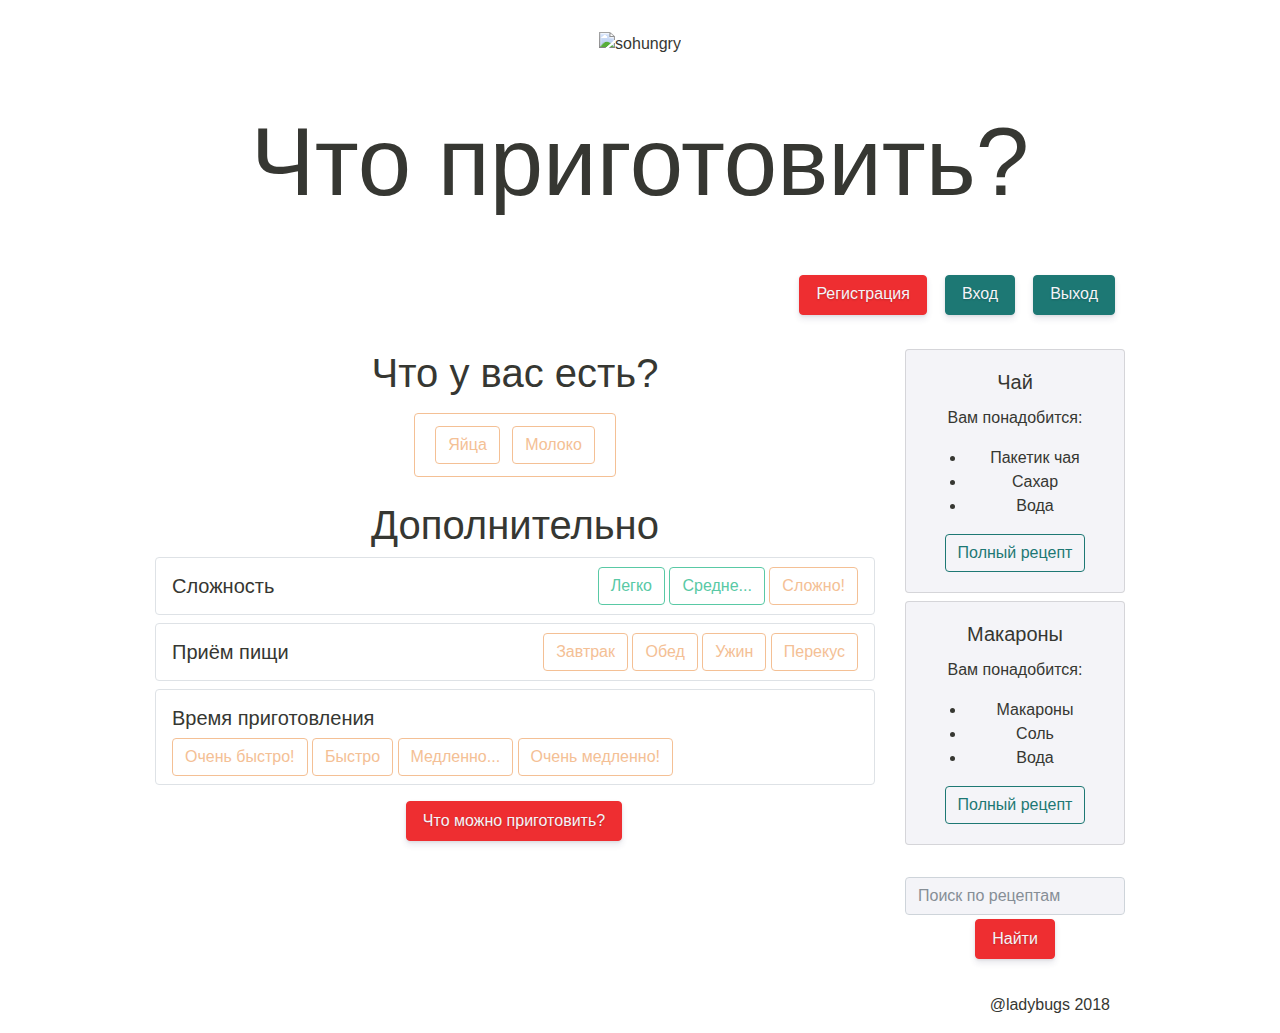
==== commit 2c402ed6: "css stuff" ====
--- a/index.html
+++ b/index.html
@@ -64,44 +64,15 @@
 
                             <div class="border rounded border-light mt-2 mb-4 pt-2 pb-2 pr-3 pl-3">
                                 <div class="btn-group-toggle" data-toggle="buttons">
-
                                     <!-- Ингредиенты -->
-                                    <label for="eggs" class="btn btn-light">
+                                <label for="eggs" class="btn btn-outline-light m-1">
                                     Яйца
                                     <input type="checkbox" name="eggs">
                                 </label>
-                                    <label for="milk" class="btn btn-light btn-ingredient mb-1">
+                                   <label for="milk" class="btn btn-outline-light m-1">
                                     Молоко
                                     <input type="checkbox" name="milk">
                                 </label>
-                                    <label for="ingredient" class="btn btn-light btn-ingredient mb-1">
-                                    Ингредиент
-                                    <input type="checkbox" name="ingredient">
-                                </label>
-                                    <label for="eggs" class="btn btn-light btn-ingredient mb-1">
-                                        Яйца
-                                        <input type="checkbox" name="eggs">
-                                    </label>
-                                    <label for="milk" class="btn btn-light btn-ingredient mb-1">
-                                        Молоко
-                                        <input type="checkbox" name="milk">
-                                    </label>
-                                    <label for="ingredient" class="btn btn-light btn-ingredient mb-1">
-                                        Ингредиент
-                                        <input type="checkbox" name="ingredient">
-                                    </label>
-                                    <label for="eggs" class="btn btn-light btn-ingredient mb-1">
-                                            Яйца
-                                            <input type="checkbox" name="eggs">
-                                        </label>
-                                    <label for="milk" class="btn btn-light btn-ingredient mb-1">
-                                            Молоко
-                                            <input type="checkbox" name="milk">
-                                        </label>
-                                    <label for="ingredient" class="btn btn-light btn-ingredient mb-1">
-                                            Ингредиент
-                                            <input type="checkbox" name="ingredient">
-                                        </label>
                                 </div>
                                 <!-- /btn-group -->
                             </div>
@@ -116,13 +87,13 @@
                     <div class="navbar justify-content-between">
                         <a class="navbar-brand">Сложность</a>
                         <div class="btn-group-toggle" data-toggle="buttons">
-                            <label for="easy" class="btn btn-light btn-ingredient mt-0">
+                            <label for="easy" class="btn btn-outline-success mt-0">
                                     Легко <input type="checkbox" name="easy">
                                 </label>
-                            <label for="meddif" class="btn btn-light btn-ingredient mt-0">
+                            <label for="meddif" class="btn btn-outline-success mt-0">
                                     Средне... <input type="checkbox" name="meddif">
                                 </label>
-                            <label for="difficult" class="btn btn-light btn-ingredient mt-0">
+                            <label for="difficult" class="btn btn-outline-light mt-0">
                                     Сложно! <input type="checkbox" name="difficult">
                                 </label>
                         </div>
@@ -135,16 +106,16 @@
                     <div class="navbar justify-content-between">
                         <a class="navbar-brand">Приём пищи</a>
                         <div class="btn-group-toggle" data-toggle="buttons">
-                            <label for="breakfast" class="btn btn-light btn-ingredient mt-0">
+                            <label for="breakfast" class="btn btn-outline-light mt-0">
                                         Завтрак <input type="checkbox" name="breakfast">
                                     </label>
-                            <label for="dinner" class="btn btn-light btn-ingredient mt-0">
+                            <label for="dinner" class="btn btn-outline-light mt-0">
                                         Обед <input type="checkbox" name="dinner">
                                     </label>
-                            <label for="supper" class="btn btn-light btn-ingredient mt-0">
+                            <label for="supper" class="btn btn-outline-light mt-0">
                                         Ужин <input type="checkbox" name="supper">
                                     </label>
-                            <label for="snack" class="btn btn-light btn-ingredient mt-0">
+                            <label for="snack" class="btn btn-outline-light mt-0">
                                         Перекус <input type="checkbox" name="snack">
                                     </label>
                         </div>
@@ -157,16 +128,16 @@
                     <div class="navbar justify-content-between">
                         <a class="navbar-brand">Время приготовления</a>
                         <div class="btn-group-toggle" data-toggle="buttons">
-                            <label for="vvfast" class="btn btn-light btn-ingredient mt-0">
+                            <label for="vvfast" class="btn btn-outline-light mt-0">
                                     Очень быстро! <input type="checkbox" name="vvfast">
                                 </label>
-                            <label for="fast" class="btn btn-light btn-ingredient mt-0">
+                            <label for="fast" class="btn btn-outline-light mt-0">
                                     Быстро <input type="checkbox" name="fast">
                                 </label>
-                            <label for="slow" class="btn btn-light btn-ingredient mt-0">
+                            <label for="slow" class="btn btn-outline-light mt-0">
                                     Медленно... <input type="checkbox" name="slow">
                                 </label>
-                            <label for="vvslow" class="btn btn-light btn-ingredient mt-0">
+                            <label for="vvslow" class="btn btn-outline-light mt-0">
                                     Очень медленно! <input type="checkbox" name="vvslow">
                                 </label>
                         </div>
--- a/css/home-styles.css
+++ b/css/home-styles.css
@@ -6,35 +6,9 @@
 body {
     margin: 0 auto;
     max-width: 1000px;
-
-    background-color: #ff8a5b;
-    background-image: url("data:image/svg+xml,%3Csvg xmlns='http://www.w3.org/2000/svg' width='100%25' height='100%25' viewBox='0 0 1600 800'%3E%3Cg %3E%3Cpath fill='%23fe9d75' d='M486%2C705.8c-109.3-21.8-223.4-32.2-335.3-19.4C99.5%2C692.1%2C49%2C703%2C0%2C719.8V800h843.8c-115.9-33.2-230.8-68.1-347.6-92.2C492.8%2C707.1%2C489.4%2C706.5%2C486%2C705.8z'/%3E%3Cpath fill='%23feb08f' d='M1600%2C0H0v719.8c49-16.8%2C99.5-27.8%2C150.7-33.5c111.9-12.7%2C226-2.4%2C335.3%2C19.4c3.4%2C0.7%2C6.8%2C1.4%2C10.2%2C2c116.8%2C24%2C231.7%2C59%2C347.6%2C92.2H1600V0z'/%3E%3Cpath fill='%23fdc4aa' d='M478.4%2C581c3.2%2C0.8%2C6.4%2C1.7%2C9.5%2C2.5c196.2%2C52.5%2C388.7%2C133.5%2C593.5%2C176.6c174.2%2C36.6%2C349.5%2C29.2%2C518.6-10.2V0H0v574.9c52.3-17.6%2C106.5-27.7%2C161.1-30.9C268.4%2C537.4%2C375.7%2C554.2%2C478.4%2C581z'/%3E%3Cpath fill='%23fdd7c4' d='M0%2C0v429.4c55.6-18.4%2C113.5-27.3%2C171.4-27.7c102.8-0.8%2C203.2%2C22.7%2C299.3%2C54.5c3%2C1%2C5.9%2C2%2C8.9%2C3c183.6%2C62%2C365.7%2C146.1%2C562.4%2C192.1c186.7%2C43.7%2C376.3%2C34.4%2C557.9-12.6V0H0z'/%3E%3Cpath fill='%23fceade' d='M181.8%2C259.4c98.2%2C6%2C191.9%2C35.2%2C281.3%2C72.1c2.8%2C1.1%2C5.5%2C2.3%2C8.3%2C3.4c171%2C71.6%2C342.7%2C158.5%2C531.3%2C207.7c198.8%2C51.8%2C403.4%2C40.8%2C597.3-14.8V0H0v283.2C59%2C263.6%2C120.6%2C255.7%2C181.8%2C259.4z'/%3E%3Cpath fill='%23fdeee5' d='M1600%2C0H0v136.3c62.3-20.9%2C127.7-27.5%2C192.2-19.2c93.6%2C12.1%2C180.5%2C47.7%2C263.3%2C89.6c2.6%2C1.3%2C5.1%2C2.6%2C7.7%2C3.9c158.4%2C81.1%2C319.7%2C170.9%2C500.3%2C223.2c210.5%2C61%2C430.8%2C49%2C636.6-16.6V0z'/%3E%3Cpath fill='%23fdf2eb' d='M454.9%2C86.3C600.7%2C177%2C751.6%2C269.3%2C924.1%2C325c208.6%2C67.4%2C431.3%2C60.8%2C637.9-5.3c12.8-4.1%2C25.4-8.4%2C38.1-12.9V0H288.1c56%2C21.3%2C108.7%2C50.6%2C159.7%2C82C450.2%2C83.4%2C452.5%2C84.9%2C454.9%2C86.3z'/%3E%3Cpath fill='%23fef7f2' d='M1600%2C0H498c118.1%2C85.8%2C243.5%2C164.5%2C386.8%2C216.2c191.8%2C69.2%2C400%2C74.7%2C595%2C21.1c40.8-11.2%2C81.1-25.2%2C120.3-41.7V0z'/%3E%3Cpath fill='%23fefbf8' d='M1397.5%2C154.8c47.2-10.6%2C93.6-25.3%2C138.6-43.8c21.7-8.9%2C43-18.8%2C63.9-29.5V0H643.4c62.9%2C41.7%2C129.7%2C78.2%2C202.1%2C107.4C1020.4%2C178.1%2C1214.2%2C196.1%2C1397.5%2C154.8z'/%3E%3Cpath fill='%23ffffff' d='M1315.3%2C72.4c75.3-12.6%2C148.9-37.1%2C216.8-72.4h-723C966.8%2C71%2C1144.7%2C101%2C1315.3%2C72.4z'/%3E%3C/g%3E%3C/svg%3E");
-    background-attachment: fixed;
-    background-size: cover;
-    background-position: center;
     color: #363732;
 }
 
-.bodddy {
-
-    background-color: #5bc3eb;
-    background-image: url("data:image/svg+xml,%3Csvg xmlns='http://www.w3.org/2000/svg' width='100%25' height='100%25' viewBox='0 0 1600 800'%3E%3Cg %3E%3Cpath fill='%237ccdef' d='M486%2C705.8c-109.3-21.8-223.4-32.2-335.3-19.4C99.5%2C692.1%2C49%2C703%2C0%2C719.8V800h843.8c-115.9-33.2-230.8-68.1-347.6-92.2C492.8%2C707.1%2C489.4%2C706.5%2C486%2C705.8z'/%3E%3Cpath fill='%239cd8f3' d='M1600%2C0H0v719.8c49-16.8%2C99.5-27.8%2C150.7-33.5c111.9-12.7%2C226-2.4%2C335.3%2C19.4c3.4%2C0.7%2C6.8%2C1.4%2C10.2%2C2c116.8%2C24%2C231.7%2C59%2C347.6%2C92.2H1600V0z'/%3E%3Cpath fill='%23bde2f7' d='M478.4%2C581c3.2%2C0.8%2C6.4%2C1.7%2C9.5%2C2.5c196.2%2C52.5%2C388.7%2C133.5%2C593.5%2C176.6c174.2%2C36.6%2C349.5%2C29.2%2C518.6-10.2V0H0v574.9c52.3-17.6%2C106.5-27.7%2C161.1-30.9C268.4%2C537.4%2C375.7%2C554.2%2C478.4%2C581z'/%3E%3Cpath fill='%23ddedfb' d='M0%2C0v429.4c55.6-18.4%2C113.5-27.3%2C171.4-27.7c102.8-0.8%2C203.2%2C22.7%2C299.3%2C54.5c3%2C1%2C5.9%2C2%2C8.9%2C3c183.6%2C62%2C365.7%2C146.1%2C562.4%2C192.1c186.7%2C43.7%2C376.3%2C34.4%2C557.9-12.6V0H0z'/%3E%3Cpath fill='%23fef7ff' d='M181.8%2C259.4c98.2%2C6%2C191.9%2C35.2%2C281.3%2C72.1c2.8%2C1.1%2C5.5%2C2.3%2C8.3%2C3.4c171%2C71.6%2C342.7%2C158.5%2C531.3%2C207.7c198.8%2C51.8%2C403.4%2C40.8%2C597.3-14.8V0H0v283.2C59%2C263.6%2C120.6%2C255.7%2C181.8%2C259.4z'/%3E%3Cpath fill='%23fbdadb' d='M1600%2C0H0v136.3c62.3-20.9%2C127.7-27.5%2C192.2-19.2c93.6%2C12.1%2C180.5%2C47.7%2C263.3%2C89.6c2.6%2C1.3%2C5.1%2C2.6%2C7.7%2C3.9c158.4%2C81.1%2C319.7%2C170.9%2C500.3%2C223.2c210.5%2C61%2C430.8%2C49%2C636.6-16.6V0z'/%3E%3Cpath fill='%23f8bcb6' d='M454.9%2C86.3C600.7%2C177%2C751.6%2C269.3%2C924.1%2C325c208.6%2C67.4%2C431.3%2C60.8%2C637.9-5.3c12.8-4.1%2C25.4-8.4%2C38.1-12.9V0H288.1c56%2C21.3%2C108.7%2C50.6%2C159.7%2C82C450.2%2C83.4%2C452.5%2C84.9%2C454.9%2C86.3z'/%3E%3Cpath fill='%23f69f92' d='M1600%2C0H498c118.1%2C85.8%2C243.5%2C164.5%2C386.8%2C216.2c191.8%2C69.2%2C400%2C74.7%2C595%2C21.1c40.8-11.2%2C81.1-25.2%2C120.3-41.7V0z'/%3E%3Cpath fill='%23f3816d' d='M1397.5%2C154.8c47.2-10.6%2C93.6-25.3%2C138.6-43.8c21.7-8.9%2C43-18.8%2C63.9-29.5V0H643.4c62.9%2C41.7%2C129.7%2C78.2%2C202.1%2C107.4C1020.4%2C178.1%2C1214.2%2C196.1%2C1397.5%2C154.8z'/%3E%3Cpath fill='%23f06449' d='M1315.3%2C72.4c75.3-12.6%2C148.9-37.1%2C216.8-72.4h-723C966.8%2C71%2C1144.7%2C101%2C1315.3%2C72.4z'/%3E%3C/g%3E%3C/svg%3E");
-    background-attachment: fixed;
-    background-size: cover;
-    background-position: center;
-    color: white;
-
-    background-color: #fff07c;
-    background-image: url("data:image/svg+xml,%3Csvg xmlns='http://www.w3.org/2000/svg' width='100%25' height='100%25' viewBox='0 0 100 60'%3E%3Cg %3E%3Crect fill='%23fff07c' width='11' height='11'/%3E%3Crect fill='%23fff17b' x='10' width='11' height='11'/%3E%3Crect fill='%23fef27b' y='10' width='11' height='11'/%3E%3Crect fill='%23fef47a' x='20' width='11' height='11'/%3E%3Crect fill='%23fdf579' x='10' y='10' width='11' height='11'/%3E%3Crect fill='%23fdf678' y='20' width='11' height='11'/%3E%3Crect fill='%23fcf778' x='30' width='11' height='11'/%3E%3Crect fill='%23fcf877' x='20' y='10' width='11' height='11'/%3E%3Crect fill='%23fbf976' x='10' y='20' width='11' height='11'/%3E%3Crect fill='%23fbfa76' y='30' width='11' height='11'/%3E%3Crect fill='%23f8fa75' x='40' width='11' height='11'/%3E%3Crect fill='%23f6f974' x='30' y='10' width='11' height='11'/%3E%3Crect fill='%23f4f974' x='20' y='20' width='11' height='11'/%3E%3Crect fill='%23f2f873' x='10' y='30' width='11' height='11'/%3E%3Crect fill='%23eff872' y='40' width='11' height='11'/%3E%3Crect fill='%23edf772' x='50' width='11' height='11'/%3E%3Crect fill='%23ebf771' x='40' y='10' width='11' height='11'/%3E%3Crect fill='%23e8f671' x='30' y='20' width='11' height='11'/%3E%3Crect fill='%23e6f570' x='20' y='30' width='11' height='11'/%3E%3Crect fill='%23e4f56f' x='10' y='40' width='11' height='11'/%3E%3Crect fill='%23e1f46f' y='50' width='11' height='11'/%3E%3Crect fill='%23dff36e' x='60' width='11' height='11'/%3E%3Crect fill='%23ddf36e' x='50' y='10' width='11' height='11'/%3E%3Crect fill='%23daf26d' x='40' y='20' width='11' height='11'/%3E%3Crect fill='%23d8f16d' x='30' y='30' width='11' height='11'/%3E%3Crect fill='%23d6f16c' x='20' y='40' width='11' height='11'/%3E%3Crect fill='%23d3f06c' x='10' y='50' width='11' height='11'/%3E%3Crect fill='%23d1ef6b' x='70' width='11' height='11'/%3E%3Crect fill='%23cfef6b' x='60' y='10' width='11' height='11'/%3E%3Crect fill='%23ccee6a' x='50' y='20' width='11' height='11'/%3E%3Crect fill='%23caed6a' x='40' y='30' width='11' height='11'/%3E%3Crect fill='%23c8ed69' x='30' y='40' width='11' height='11'/%3E%3Crect fill='%23c6ec69' x='20' y='50' width='11' height='11'/%3E%3Crect fill='%23c3eb68' x='80' width='11' height='11'/%3E%3Crect fill='%23c1ea68' x='70' y='10' width='11' height='11'/%3E%3Crect fill='%23bfea67' x='60' y='20' width='11' height='11'/%3E%3Crect fill='%23bce967' x='50' y='30' width='11' height='11'/%3E%3Crect fill='%23bae866' x='40' y='40' width='11' height='11'/%3E%3Crect fill='%23b8e766' x='30' y='50' width='11' height='11'/%3E%3Crect fill='%23b5e766' x='90' width='11' height='11'/%3E%3Crect fill='%23b3e665' x='80' y='10' width='11' height='11'/%3E%3Crect fill='%23b1e565' x='70' y='20' width='11' height='11'/%3E%3Crect fill='%23afe464' x='60' y='30' width='11' height='11'/%3E%3Crect fill='%23ace364' x='50' y='40' width='11' height='11'/%3E%3Crect fill='%23aae264' x='40' y='50' width='11' height='11'/%3E%3Crect fill='%23a8e263' x='90' y='10' width='11' height='11'/%3E%3Crect fill='%23a6e163' x='80' y='20' width='11' height='11'/%3E%3Crect fill='%23a3e063' x='70' y='30' width='11' height='11'/%3E%3Crect fill='%23a1df62' x='60' y='40' width='11' height='11'/%3E%3Crect fill='%239fde62' x='50' y='50' width='11' height='11'/%3E%3Crect fill='%239ddd62' x='90' y='20' width='11' height='11'/%3E%3Crect fill='%239bdc61' x='80' y='30' width='11' height='11'/%3E%3Crect fill='%2398dc61' x='70' y='40' width='11' height='11'/%3E%3Crect fill='%2396db61' x='60' y='50' width='11' height='11'/%3E%3Crect fill='%2394da60' x='90' y='30' width='11' height='11'/%3E%3Crect fill='%2392d960' x='80' y='40' width='11' height='11'/%3E%3Crect fill='%2390d860' x='70' y='50' width='11' height='11'/%3E%3Crect fill='%238ed75f' x='90' y='40' width='11' height='11'/%3E%3Crect fill='%238cd65f' x='80' y='50' width='11' height='11'/%3E%3Crect fill='%238ad55f' x='90' y='50' width='11' height='11'/%3E%3C/g%3E%3C/svg%3E");
-    background-attachment: fixed;
-    background-size: cover;
-    background-position: center;
-    background-color: #affff3;
-    background-image: url("data:image/svg+xml,%3Csvg xmlns='http://www.w3.org/2000/svg' width='100%25' height='100%25' viewBox='0 0 100 60'%3E%3Cg %3E%3Crect fill='%23affff3' width='11' height='11'/%3E%3Crect fill='%23affff6' x='10' width='11' height='11'/%3E%3Crect fill='%23aefff9' y='10' width='11' height='11'/%3E%3Crect fill='%23aefefd' x='20' width='11' height='11'/%3E%3Crect fill='%23aefdfe' x='10' y='10' width='11' height='11'/%3E%3Crect fill='%23adf9fe' y='20' width='11' height='11'/%3E%3Crect fill='%23adf5fe' x='30' width='11' height='11'/%3E%3Crect fill='%23adf2fe' x='20' y='10' width='11' height='11'/%3E%3Crect fill='%23aceefd' x='10' y='20' width='11' height='11'/%3E%3Crect fill='%23aceafd' y='30' width='11' height='11'/%3E%3Crect fill='%23ace6fd' x='40' width='11' height='11'/%3E%3Crect fill='%23ace3fd' x='30' y='10' width='11' height='11'/%3E%3Crect fill='%23abdffd' x='20' y='20' width='11' height='11'/%3E%3Crect fill='%23abdbfc' x='10' y='30' width='11' height='11'/%3E%3Crect fill='%23abd8fc' y='40' width='11' height='11'/%3E%3Crect fill='%23aad4fc' x='50' width='11' height='11'/%3E%3Crect fill='%23aad0fc' x='40' y='10' width='11' height='11'/%3E%3Crect fill='%23aaccfc' x='30' y='20' width='11' height='11'/%3E%3Crect fill='%23aac9fb' x='20' y='30' width='11' height='11'/%3E%3Crect fill='%23a9c5fb' x='10' y='40' width='11' height='11'/%3E%3Crect fill='%23a9c1fb' y='50' width='11' height='11'/%3E%3Crect fill='%23a9bdfb' x='60' width='11' height='11'/%3E%3Crect fill='%23a8bafa' x='50' y='10' width='11' height='11'/%3E%3Crect fill='%23a8b6fa' x='40' y='20' width='11' height='11'/%3E%3Crect fill='%23a8b2fa' x='30' y='30' width='11' height='11'/%3E%3Crect fill='%23a8aefa' x='20' y='40' width='11' height='11'/%3E%3Crect fill='%23a7aaf9' x='10' y='50' width='11' height='11'/%3E%3Crect fill='%23a8a7f9' x='70' width='11' height='11'/%3E%3Crect fill='%23aba7f9' x='60' y='10' width='11' height='11'/%3E%3Crect fill='%23aea7f9' x='50' y='20' width='11' height='11'/%3E%3Crect fill='%23b1a6f8' x='40' y='30' width='11' height='11'/%3E%3Crect fill='%23b5a6f8' x='30' y='40' width='11' height='11'/%3E%3Crect fill='%23b8a6f8' x='20' y='50' width='11' height='11'/%3E%3Crect fill='%23bba6f8' x='80' width='11' height='11'/%3E%3Crect fill='%23bea5f7' x='70' y='10' width='11' height='11'/%3E%3Crect fill='%23c2a5f7' x='60' y='20' width='11' height='11'/%3E%3Crect fill='%23c5a5f7' x='50' y='30' width='11' height='11'/%3E%3Crect fill='%23c8a5f7' x='40' y='40' width='11' height='11'/%3E%3Crect fill='%23cba4f6' x='30' y='50' width='11' height='11'/%3E%3Crect fill='%23cfa4f6' x='90' width='11' height='11'/%3E%3Crect fill='%23d2a4f6' x='80' y='10' width='11' height='11'/%3E%3Crect fill='%23d5a4f5' x='70' y='20' width='11' height='11'/%3E%3Crect fill='%23d8a3f5' x='60' y='30' width='11' height='11'/%3E%3Crect fill='%23dca3f5' x='50' y='40' width='11' height='11'/%3E%3Crect fill='%23dfa3f5' x='40' y='50' width='11' height='11'/%3E%3Crect fill='%23e2a3f4' x='90' y='10' width='11' height='11'/%3E%3Crect fill='%23e5a3f4' x='80' y='20' width='11' height='11'/%3E%3Crect fill='%23e8a2f4' x='70' y='30' width='11' height='11'/%3E%3Crect fill='%23eca2f3' x='60' y='40' width='11' height='11'/%3E%3Crect fill='%23efa2f3' x='50' y='50' width='11' height='11'/%3E%3Crect fill='%23f2a2f3' x='90' y='20' width='11' height='11'/%3E%3Crect fill='%23f3a2f0' x='80' y='30' width='11' height='11'/%3E%3Crect fill='%23f2a1ec' x='70' y='40' width='11' height='11'/%3E%3Crect fill='%23f2a1e8' x='60' y='50' width='11' height='11'/%3E%3Crect fill='%23f2a1e5' x='90' y='30' width='11' height='11'/%3E%3Crect fill='%23f1a1e1' x='80' y='40' width='11' height='11'/%3E%3Crect fill='%23f1a1dd' x='70' y='50' width='11' height='11'/%3E%3Crect fill='%23f1a0d9' x='90' y='40' width='11' height='11'/%3E%3Crect fill='%23f0a0d6' x='80' y='50' width='11' height='11'/%3E%3Crect fill='%23f0a0d2' x='90' y='50' width='11' height='11'/%3E%3C/g%3E%3C/svg%3E");
-    background-attachment: fixed;
-    background-size: cover;
-    background-position: center;
-}
 
 .logo-image {
     height: 20vmin;
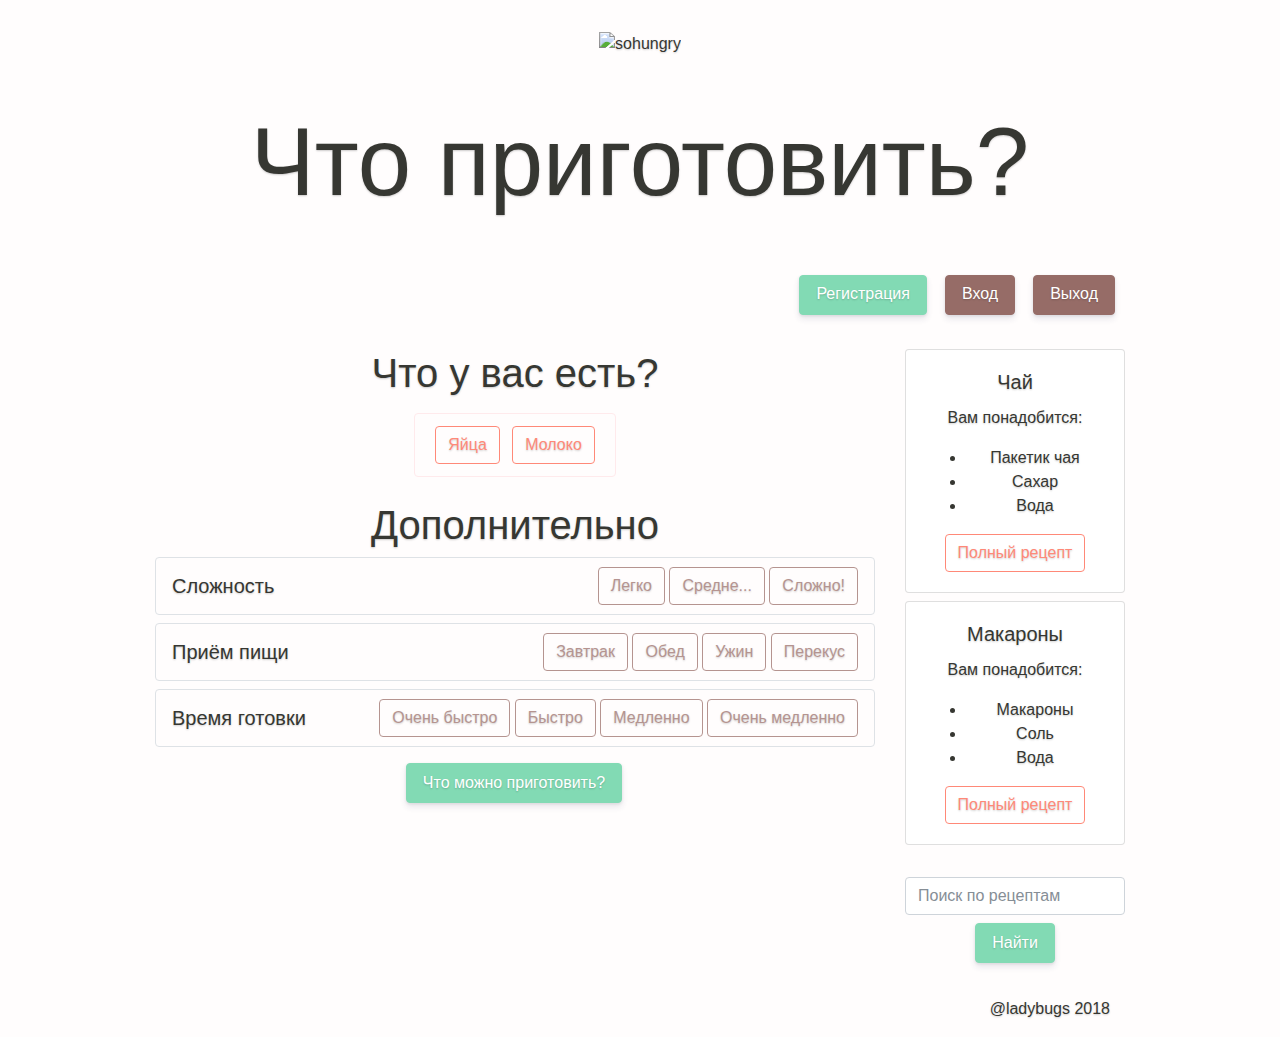
==== commit fa6f01d8: "super duper magic" ====
--- a/index.html
+++ b/index.html
@@ -65,11 +65,11 @@
                             <div class="border rounded border-light mt-2 mb-4 pt-2 pb-2 pr-3 pl-3">
                                 <div class="btn-group-toggle" data-toggle="buttons">
                                     <!-- Ингредиенты -->
-                                <label for="eggs" class="btn btn-outline-light m-1">
+                                <label for="eggs" class="btn btn-outline-info m-1">
                                     Яйца
                                     <input type="checkbox" name="eggs">
                                 </label>
-                                   <label for="milk" class="btn btn-outline-light m-1">
+                                   <label for="milk" class="btn btn-outline-info m-1">
                                     Молоко
                                     <input type="checkbox" name="milk">
                                 </label>
@@ -87,13 +87,13 @@
                     <div class="navbar justify-content-between">
                         <a class="navbar-brand">Сложность</a>
                         <div class="btn-group-toggle" data-toggle="buttons">
-                            <label for="easy" class="btn btn-outline-success mt-0">
+                            <label for="easy" class="btn btn-outline-dark mt-0">
                                     Легко <input type="checkbox" name="easy">
                                 </label>
-                            <label for="meddif" class="btn btn-outline-success mt-0">
+                            <label for="meddif" class="btn btn-outline-dark mt-0">
                                     Средне... <input type="checkbox" name="meddif">
                                 </label>
-                            <label for="difficult" class="btn btn-outline-light mt-0">
+                            <label for="difficult" class="btn btn-outline-dark mt-0">
                                     Сложно! <input type="checkbox" name="difficult">
                                 </label>
                         </div>
@@ -106,16 +106,16 @@
                     <div class="navbar justify-content-between">
                         <a class="navbar-brand">Приём пищи</a>
                         <div class="btn-group-toggle" data-toggle="buttons">
-                            <label for="breakfast" class="btn btn-outline-light mt-0">
+                            <label for="breakfast" class="btn btn-outline-dark mt-0">
                                         Завтрак <input type="checkbox" name="breakfast">
                                     </label>
-                            <label for="dinner" class="btn btn-outline-light mt-0">
+                            <label for="dinner" class="btn btn-outline-dark mt-0">
                                         Обед <input type="checkbox" name="dinner">
                                     </label>
-                            <label for="supper" class="btn btn-outline-light mt-0">
+                            <label for="supper" class="btn btn-outline-dark mt-0">
                                         Ужин <input type="checkbox" name="supper">
                                     </label>
-                            <label for="snack" class="btn btn-outline-light mt-0">
+                            <label for="snack" class="btn btn-outline-dark mt-0">
                                         Перекус <input type="checkbox" name="snack">
                                     </label>
                         </div>
@@ -126,19 +126,19 @@
                 <!-- /border -->
                 <div class="border rounded mt-2">
                     <div class="navbar justify-content-between">
-                        <a class="navbar-brand">Время приготовления</a>
+                        <a class="navbar-brand">Время готовки</a>
                         <div class="btn-group-toggle" data-toggle="buttons">
-                            <label for="vvfast" class="btn btn-outline-light mt-0">
-                                    Очень быстро! <input type="checkbox" name="vvfast">
-                                </label>
-                            <label for="fast" class="btn btn-outline-light mt-0">
-                                    Быстро <input type="checkbox" name="fast">
-                                </label>
-                            <label for="slow" class="btn btn-outline-light mt-0">
-                                    Медленно... <input type="checkbox" name="slow">
-                                </label>
-                            <label for="vvslow" class="btn btn-outline-light mt-0">
-                                    Очень медленно! <input type="checkbox" name="vvslow">
+                            <label for="vvfast" class="btn btn-outline-dark mt-0">
+                                    Очень быстро<input type="checkbox" name="vvfast">
+                                </label>
+                            <label for="fast" class="btn btn-outline-dark mt-0">
+                                    Быстро<input type="checkbox" name="fast">
+                                </label>
+                            <label for="slow" class="btn btn-outline-dark mt-0">
+                                    Медленно<input type="checkbox" name="slow">
+                                </label>
+                            <label for="vvslow" class="btn btn-outline-dark mt-0">
+                                    Очень медленно<input type="checkbox" name="vvslow">
                                 </label>
                         </div>
                         <!-- /btn-group -->
@@ -171,7 +171,7 @@
                                         <li>Вода</li>
                                     </ul>
                                 </p>
-                                <a class="btn btn-outline-secondary" href="#" role="button">
+                                <a class="btn btn-outline-info" href="#" role="button">
                                     Полный рецепт
                                 </a>
                             </div>
@@ -192,7 +192,7 @@
                                         <li>Вода</li>
                                     </ul>
                                 </p>
-                                <a class="btn btn-outline-secondary" href="#" role="button">
+                                <a class="btn btn-outline-info" href="#" role="button">
                                     Полный рецепт
                                 </a>
                             </div>
@@ -205,7 +205,7 @@
                     <div class="col-12 col-md">
                         <form class="form mt-3 d-flex flex-column align-items-stretch">
                             <input class="form-control mr-2 mr-md-0" type="search" placeholder="Поиск по рецептам">
-                            <button class="button btn btn-primary mt-1 pl-3 pr-3 mx-auto d-block" type="submit">Найти</button>
+                            <button class="button btn btn-primary mt-2 pl-3 pr-3 mx-auto d-block" type="submit">Найти</button>
                         </form>
                     </div>
                     <!-- /col -->
--- a/css/home-styles.css
+++ b/css/home-styles.css
@@ -7,6 +7,7 @@
     margin: 0 auto;
     max-width: 1000px;
     color: #363732;
+    text-shadow: 0 1px 2px rgba(0,0,0,0.20);
 }
 
 
